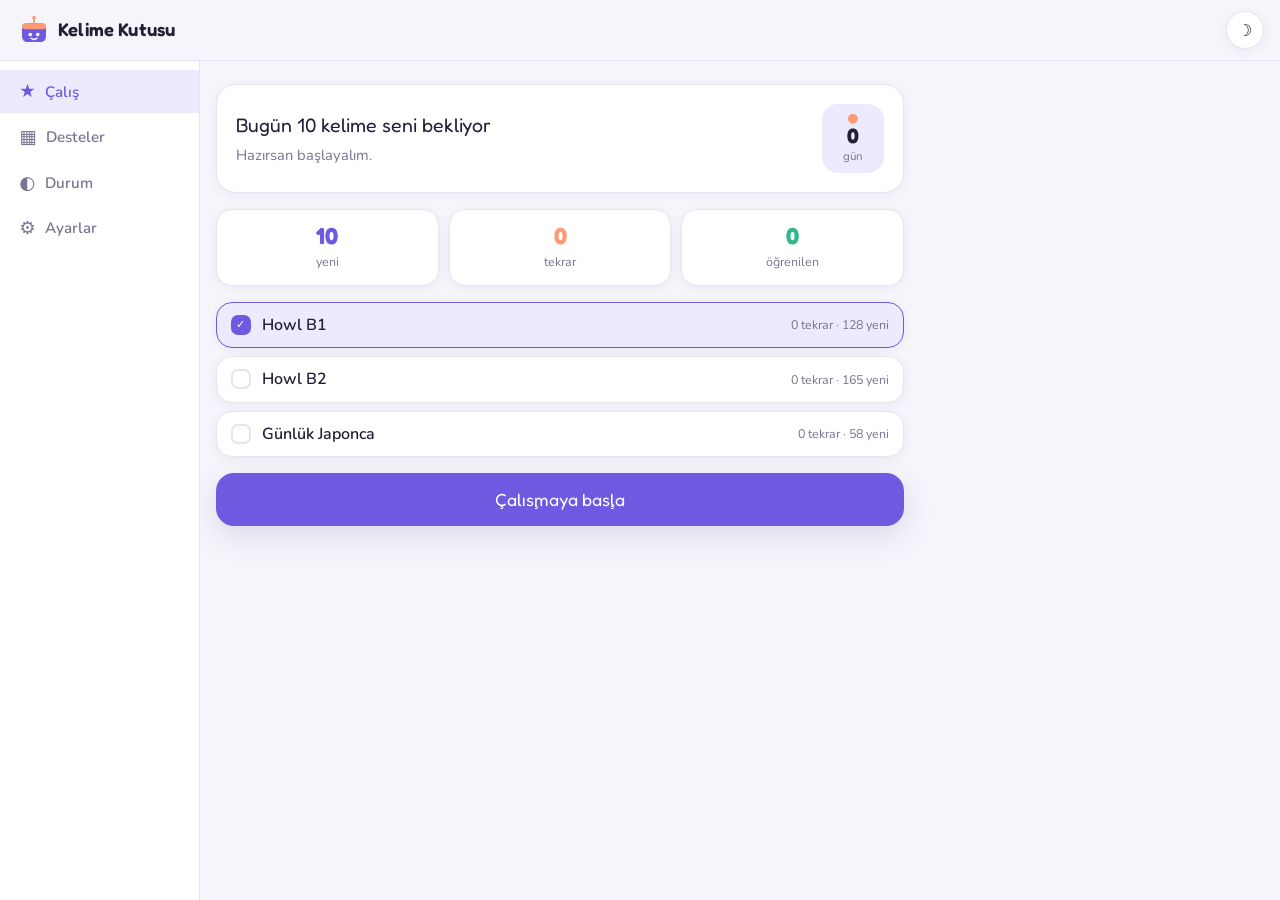
==== kelime/index.html @ 410a96f6 "Aerowyn Masasi ilk surum" ====
<!doctype html>
<html lang="tr">
<head>
<meta charset="utf-8">
<meta name="viewport" content="width=device-width,initial-scale=1,viewport-fit=cover">
<title>Kelime Kutusu</title>
<meta name="description" content="Kendi kelime listelerini yükleyip aralıklı tekrarla çalıştığın küçük bir uygulama.">
<meta name="theme-color" content="#6d5ae0">
<link rel="preconnect" href="https://fonts.googleapis.com">
<link rel="preconnect" href="https://fonts.gstatic.com" crossorigin>
<link rel="stylesheet" href="https://fonts.googleapis.com/css2?family=Fredoka:wght@400;500;600&family=Nunito:wght@400;600;700&family=Noto+Sans+JP:wght@400;500;700&display=swap">
<link rel="stylesheet" href="css/style.css">
</head>
<body>

<header class="topbar">
  <div class="brand">
    <span class="logo" aria-hidden="true">
      <svg viewBox="0 0 40 40" width="30" height="30">
        <rect x="4" y="11" width="32" height="25" rx="7" fill="var(--accent)"/>
        <rect x="4" y="11" width="32" height="8" rx="4" fill="var(--accent-2)"/>
        <circle cx="15" cy="26" r="2.4" fill="#fff"/>
        <circle cx="25" cy="26" r="2.4" fill="#fff"/>
        <path d="M16 31 q4 3 8 0" stroke="#fff" stroke-width="2" fill="none" stroke-linecap="round"/>
        <path d="M20 11 V4" stroke="var(--accent-2)" stroke-width="2.5" stroke-linecap="round"/>
        <circle cx="20" cy="3.5" r="2.5" fill="var(--accent-2)"/>
      </svg>
    </span>
    <h1>Kelime Kutusu</h1>
  </div>
  <button id="themeBtn" class="icon-btn" type="button" aria-label="Temayı değiştir">
    <span id="themeIcon">&#9789;</span>
  </button>
</header>

<main id="main">

  <!-- ÇALIŞ -->
  <section id="view-study" class="view">
    <div class="hero card">
      <div class="hero-text">
        <p class="hello" id="hello">Bugün ne çalışıyoruz?</p>
        <p class="sub" id="todaySub">Önce bir deste ekle, sonra başlayalım.</p>
      </div>
      <div class="streak" id="streakBox" title="Üst üste çalıştığın gün">
        <span class="flame">&#9679;</span>
        <b id="streakNum">0</b>
        <small>gün</small>
      </div>
    </div>

    <div class="stat-row">
      <div class="stat"><b id="cntNew">0</b><small>yeni</small></div>
      <div class="stat"><b id="cntDue">0</b><small>tekrar</small></div>
      <div class="stat"><b id="cntLearned">0</b><small>öğrenilen</small></div>
    </div>

    <div id="deckPicker" class="deck-picker"></div>

    <button id="startBtn" class="big-btn" type="button">Çalışmaya başla</button>
    <p id="startHint" class="hint"></p>
  </section>

  <!-- DESTELER -->
  <section id="view-decks" class="view" hidden>
    <div class="view-head">
      <h2>Desteler</h2>
      <button id="newDeckBtn" class="pill-btn" type="button">+ Yeni deste</button>
    </div>
    <div id="deckList" class="deck-list"></div>
  </section>

  <!-- İSTATİSTİK -->
  <section id="view-stats" class="view" hidden>
    <div class="view-head"><h2>Durum</h2></div>
    <div class="card pad">
      <div class="ring-wrap">
        <svg class="ring" viewBox="0 0 120 120" width="130" height="130" aria-hidden="true">
          <circle cx="60" cy="60" r="52" class="ring-bg"/>
          <circle cx="60" cy="60" r="52" class="ring-fg" id="ringFg"/>
        </svg>
        <div class="ring-mid"><b id="ringPct">0%</b><small>öğrenildi</small></div>
      </div>
      <div class="legend" id="statLegend"></div>
    </div>
    <div class="card pad">
      <div class="track-top">
        <h3>Öğrenme takibi</h3>
        <div class="seg small" role="group" aria-label="Dönem">
          <button type="button" data-range="week" aria-pressed="true">Hafta</button>
          <button type="button" data-range="month" aria-pressed="false">Ay</button>
        </div>
      </div>
      <div class="totals">
        <div><b id="tkLearned">0</b><small>öğrenilen kelime</small></div>
        <div><b id="tkAnswered">0</b><small>cevaplanan soru</small></div>
        <div><b id="tkDays">0</b><small>çalışılan gün</small></div>
      </div>
      <p class="track-tip" id="trackTip">Bir güne dokununca o günün sayısını gösterir.</p>
      <div class="track-bars" id="trackBars"></div>
    </div>

    <div class="card pad">
      <h3>Önümüzdeki 7 gün</h3>
      <p class="hint">Tekrar sırası gelecek kelime sayısı.</p>
      <div class="forecast" id="forecast"></div>
    </div>
    <div class="card pad">
      <h3>Desteler</h3>
      <div id="statDecks" class="stat-decks"></div>
    </div>
  </section>

  <!-- AYARLAR -->
  <section id="view-settings" class="view" hidden>
    <div class="view-head"><h2>Ayarlar</h2></div>

    <div class="card pad">
      <label class="field">
        <span>Günde en fazla yeni kelime</span>
        <input type="number" id="setNew" min="1" max="100" step="1">
      </label>
      <label class="field">
        <span>Bir oturumdaki soru sayısı</span>
        <input type="number" id="setSession" min="5" max="200" step="5">
      </label>
      <label class="switch">
        <input type="checkbox" id="setTyping">
        <span>Yazarak cevaplama adımı olsun</span>
      </label>
      <label class="switch">
        <input type="checkbox" id="setSound">
        <span>Doğru/yanlış sesi</span>
      </label>
    </div>

    <div class="card pad">
      <h3>Yedek</h3>
      <p class="hint">İlerlemen bu tarayıcıda saklanıyor. Başka bir cihaza geçerken yedek al.</p>
      <div class="btn-row">
        <button id="exportBtn" class="pill-btn" type="button">Yedeği indir</button>
        <label class="pill-btn file-label">Yedeği yükle<input type="file" id="importFile" accept=".json" hidden></label>
      </div>
    </div>

    <div class="card pad danger-zone">
      <h3>Sıfırlama</h3>
      <p class="hint">Bütün desteleri ve ilerlemeyi siler.</p>
      <button id="wipeBtn" class="pill-btn danger" type="button">Her şeyi sil</button>
      <span id="wipeConfirm" class="confirm" hidden>
        Emin misin?
        <button id="wipeYes" class="pill-btn danger" type="button">Sil</button>
        <button id="wipeNo" class="pill-btn" type="button">Vazgeç</button>
      </span>
    </div>

    <p class="version">Kelime Kutusu · <span id="verText">v1.0</span></p>
  </section>

</main>

<nav class="tabbar" id="tabbar">
  <button type="button" data-view="study" class="tab active"><span>&#9733;</span>Çalış</button>
  <button type="button" data-view="decks" class="tab"><span>&#9638;</span>Desteler</button>
  <button type="button" data-view="stats" class="tab"><span>&#9680;</span>Durum</button>
  <button type="button" data-view="settings" class="tab"><span>&#9881;</span>Ayarlar</button>
</nav>

<!-- ÇALIŞMA EKRANI -->
<div id="session" class="session" hidden>
  <div class="session-top">
    <button id="quitBtn" class="icon-btn" type="button" aria-label="Çalışmayı bitir">&#10005;</button>
    <div class="progress"><i id="sessionBar"></i></div>
    <span class="session-count" id="sessionCount">0/0</span>
  </div>
  <div id="stage" class="stage"></div>
</div>

<!-- DESTE EKLEME -->
<div id="sheet" class="sheet" hidden>
  <div class="sheet-card">
    <div class="sheet-head">
      <h2 id="sheetTitle">Yeni deste</h2>
      <button id="sheetClose" class="icon-btn" type="button" aria-label="Kapat">&#10005;</button>
    </div>
    <div class="sheet-body">
      <label class="field">
        <span>Deste adı</span>
        <input type="text" id="deckName" placeholder="Howl B1" autocomplete="off">
      </label>

      <span class="field-label">Deste türü</span>
      <div class="chips" id="typeChips">
        <button type="button" class="chip active" data-type="en-tr">İngilizce → Türkçe</button>
        <button type="button" class="chip" data-type="ja-tr">Japonca → Türkçe</button>
        <button type="button" class="chip" data-type="ja-en">Japonca → İngilizce</button>
      </div>

      <div class="csv-help">
        <b>CSV düzeni</b>
        <p id="csvCols">kelime , anlam , telaffuz</p>
        <p class="hint">Üçüncü sütun isteğe bağlı. Dördüncü sütuna grup adı yazarsan desteler grup grup ayrılır. Ayraç olarak virgül, noktalı virgül veya sekme olabilir. Başlık satırı varsa kendisi anlar.</p>
      </div>

      <div class="btn-row">
        <label class="pill-btn file-label">CSV dosyası seç<input type="file" id="csvFile" accept=".csv,.txt,.tsv" hidden></label>
        <button id="pasteToggle" class="pill-btn" type="button">Elle yapıştır</button>
      </div>

      <textarea id="pasteArea" class="paste" rows="7" placeholder="shelf, raf, /ŞELF/&#10;drawer, çekmece, /DROR/" hidden></textarea>

      <div id="previewBox" class="preview" hidden>
        <b id="previewCount"></b>
        <table id="previewTable"></table>
      </div>

      <p id="sheetErr" class="err" hidden></p>
      <button id="saveDeckBtn" class="big-btn" type="button" disabled>Desteyi kaydet</button>
    </div>
  </div>
</div>

<!-- DESTE DETAY -->
<div id="deckSheet" class="sheet" hidden>
  <div class="sheet-card">
    <div class="sheet-head">
      <h2 id="dsTitle">Deste</h2>
      <button id="dsClose" class="icon-btn" type="button" aria-label="Kapat">&#10005;</button>
    </div>
    <div class="sheet-body">
      <div class="btn-row">
        <button id="dsRename" class="pill-btn" type="button">Adını değiştir</button>
        <button id="dsReset" class="pill-btn" type="button">İlerlemeyi sıfırla</button>
        <button id="dsDelete" class="pill-btn danger" type="button">Desteyi sil</button>
      </div>
      <input type="search" id="dsSearch" class="search" placeholder="Kelime ara ya da grup adı yaz">
      <div class="ds-tools">
        <p class="hint" id="dsHint">Bildiğin kelimeye dokun, bir daha karşına çıkmasın.</p>
        <button id="dsKnowAll" class="pill-btn" type="button">Görünenleri bildim say</button>
      </div>
      <div id="dsWords" class="ds-words"></div>
    </div>
  </div>
</div>

<div id="toast" class="toast" hidden></div>

<script src="js/csv.js"></script>
<script src="js/srs.js"></script>
<script src="js/store.js"></script>
<script src="data/starter.js"></script>
<script src="js/study.js"></script>
<script src="js/ui.js"></script>
<script src="js/app.js"></script>
</body>
</html>
---- kelime/css/style.css ----
/* Kelime Kutusu — telefon öncelikli, yumuşak hatlı arayüz */
:root{
  --accent:#6d5ae0;
  --accent-soft:#eceafc;
  --accent-2:#ff9a76;
  --mint:#2fb98a;
  --rose:#e8617d;
  --bg:#f6f5fb;
  --surface:#ffffff;
  --ink:#241f36;
  --muted:#7a7391;
  --line:#e7e3f2;
  --shadow:0 2px 10px rgba(66,50,120,.07);
  --shadow-lg:0 10px 30px rgba(66,50,120,.14);
  --r:20px;
  --font:"Nunito","Segoe UI",system-ui,sans-serif;
  --font-head:"Fredoka","Nunito",system-ui,sans-serif;
  --font-jp:"Noto Sans JP","Hiragino Kaku Gothic ProN",system-ui,sans-serif;
  color-scheme:light;
}
html[data-theme="dark"]{
  --accent:#9a8bff;
  --accent-soft:#2a2440;
  --accent-2:#ffac8c;
  --mint:#4fd3a5;
  --rose:#ff7d97;
  --bg:#141221;
  --surface:#1e1b2e;
  --ink:#eceaf6;
  --muted:#a09ab8;
  --line:#302a47;
  --shadow:0 2px 10px rgba(0,0,0,.3);
  --shadow-lg:0 10px 30px rgba(0,0,0,.45);
  color-scheme:dark;
}

*{box-sizing:border-box;-webkit-tap-highlight-color:transparent}
[hidden]{display:none!important}
html,body{margin:0;padding:0}
body{
  background:var(--bg);color:var(--ink);
  font-family:var(--font);font-size:16px;line-height:1.5;
  padding-top:env(safe-area-inset-top,0px);
  padding-bottom:calc(72px + env(safe-area-inset-bottom,0px));
  min-height:100vh;
}
h1,h2,h3{font-family:var(--font-head);font-weight:600;margin:0}
button,input,textarea,select{font-family:inherit;font-size:1rem;color:inherit}
button{cursor:pointer}
:focus-visible{outline:3px solid var(--accent);outline-offset:2px;border-radius:8px}

/* ---- üst çubuk ---- */
.topbar{
  position:sticky;top:env(safe-area-inset-top,0px);z-index:20;
  display:flex;align-items:center;gap:.6rem;
  padding:.7rem 1rem;background:var(--bg);border-bottom:1px solid var(--line);
}
.brand{display:flex;align-items:center;gap:.55rem;min-width:0}
.logo{display:flex}
.topbar h1{font-size:1.15rem;letter-spacing:.01em}
.icon-btn{
  margin-left:auto;background:var(--surface);border:1px solid var(--line);
  width:38px;height:38px;border-radius:50%;display:grid;place-items:center;
  font-size:1.05rem;box-shadow:var(--shadow);flex:0 0 auto;
}
.session-top .icon-btn,.sheet-head .icon-btn{margin-left:0}

/* ---- yerleşim ---- */
main{max-width:720px;margin:0 auto;padding:1rem 16px 2rem}
.view{display:flex;flex-direction:column;gap:1rem}
.view-head{display:flex;align-items:center;gap:.75rem;flex-wrap:wrap}
.view-head h2{font-size:1.3rem;margin-right:auto}
.card{background:var(--surface);border-radius:var(--r);box-shadow:var(--shadow);border:1px solid var(--line)}
.pad{padding:1.1rem}
.hint{color:var(--muted);font-size:.88rem;margin:.35rem 0 0}
.err{color:var(--rose);font-size:.9rem;margin:.5rem 0 0}

/* ---- çalış ekranı ---- */
.hero{display:flex;align-items:center;gap:1rem;padding:1.2rem}
.hero-text{min-width:0;flex:1}
.hello{font-family:var(--font-head);font-size:1.22rem;margin:0 0 .2rem}
.sub{color:var(--muted);font-size:.92rem;margin:0}
.streak{
  flex:0 0 auto;display:grid;place-items:center;gap:0;
  background:var(--accent-soft);border-radius:16px;padding:.5rem .7rem;min-width:62px;
}
.streak .flame{color:var(--accent-2);font-size:.8rem;line-height:1}
.streak b{font-family:var(--font-head);font-size:1.3rem;line-height:1.1}
.streak small{color:var(--muted);font-size:.72rem}

.stat-row{display:grid;grid-template-columns:repeat(3,1fr);gap:.6rem}
.stat{
  background:var(--surface);border:1px solid var(--line);border-radius:16px;
  padding:.75rem .5rem;text-align:center;box-shadow:var(--shadow);
}
.stat b{display:block;font-family:var(--font-head);font-size:1.45rem;line-height:1.15}
.stat small{color:var(--muted);font-size:.78rem}
.stat:nth-child(1) b{color:var(--accent)}
.stat:nth-child(2) b{color:var(--accent-2)}
.stat:nth-child(3) b{color:var(--mint)}

.deck-picker{display:flex;flex-direction:column;gap:.5rem}
.pick{
  display:flex;align-items:center;gap:.7rem;width:100%;text-align:left;
  background:var(--surface);border:1px solid var(--line);border-radius:16px;
  padding:.7rem .85rem;box-shadow:var(--shadow);
}
.pick.on{border-color:var(--accent);background:var(--accent-soft)}
.pick .box{
  width:20px;height:20px;border-radius:7px;border:2px solid var(--line);
  flex:0 0 auto;display:grid;place-items:center;font-size:.7rem;color:#fff;
}
.pick.on .box{background:var(--accent);border-color:var(--accent)}
.pick .nm{flex:1;min-width:0;font-weight:600;overflow:hidden;text-overflow:ellipsis;white-space:nowrap}
.pick .badge{font-size:.78rem;color:var(--muted);white-space:nowrap}

.big-btn{
  width:100%;border:0;border-radius:18px;padding:1rem;
  background:var(--accent);color:#fff;font-family:var(--font-head);font-size:1.1rem;
  box-shadow:var(--shadow-lg);transition:transform .12s ease;
}
.big-btn:active{transform:scale(.98)}
.big-btn:disabled{background:var(--line);color:var(--muted);box-shadow:none}
.pill-btn{
  background:var(--surface);border:1px solid var(--line);border-radius:999px;
  padding:.5rem .95rem;font-size:.9rem;font-weight:600;box-shadow:var(--shadow);
}
.pill-btn.danger{color:var(--rose);border-color:var(--rose)}
.btn-row{display:flex;gap:.5rem;flex-wrap:wrap;align-items:center;margin-top:.6rem}
.file-label{display:inline-flex;align-items:center}

/* ---- desteler ---- */
.deck-list{display:flex;flex-direction:column;gap:.7rem}
.deck-card{display:flex;align-items:center;gap:.8rem;padding:.9rem 1rem}
.deck-card .face{
  width:44px;height:44px;border-radius:14px;flex:0 0 auto;
  display:grid;place-items:center;font-family:var(--font-head);font-size:.8rem;color:#fff;
  background:var(--accent);
}
.deck-card .face.ja{background:var(--accent-2)}
.deck-card .meta{flex:1;min-width:0}
.deck-card .meta b{display:block;overflow:hidden;text-overflow:ellipsis;white-space:nowrap}
.deck-card .meta small{color:var(--muted);font-size:.8rem}
.mini-bar{height:6px;border-radius:99px;background:var(--line);margin-top:.4rem;overflow:hidden}
.mini-bar i{display:block;height:100%;background:var(--mint);width:0}
.empty{
  text-align:center;color:var(--muted);padding:2.2rem 1rem;
  background:var(--surface);border:1px dashed var(--line);border-radius:var(--r);
}
.empty b{display:block;font-family:var(--font-head);color:var(--ink);margin-bottom:.3rem}

/* ---- durum ---- */
.ring-wrap{position:relative;display:grid;place-items:center;margin-bottom:.8rem}
.ring{transform:rotate(-90deg)}
.ring-bg{fill:none;stroke:var(--line);stroke-width:12}
.ring-fg{fill:none;stroke:var(--mint);stroke-width:12;stroke-linecap:round;
  stroke-dasharray:327;stroke-dashoffset:327;transition:stroke-dashoffset .5s ease}
.ring-mid{position:absolute;text-align:center}
.ring-mid b{display:block;font-family:var(--font-head);font-size:1.5rem}
.ring-mid small{color:var(--muted);font-size:.78rem}
.legend{display:flex;justify-content:center;gap:1.2rem;flex-wrap:wrap;font-size:.85rem;color:var(--muted)}
.legend i{display:inline-block;width:9px;height:9px;border-radius:3px;margin-right:.35rem}
.forecast{display:flex;align-items:flex-end;gap:.4rem;height:110px;margin-top:.8rem}
.fc{flex:1;display:flex;flex-direction:column;justify-content:flex-end;align-items:center;gap:.3rem;height:100%}
.fc i{width:100%;background:var(--accent);border-radius:7px 7px 3px 3px;min-height:3px}
.fc small{font-size:.7rem;color:var(--muted)}
.fc b{font-size:.75rem;font-family:var(--font-head)}
.stat-decks{display:flex;flex-direction:column;gap:.7rem;margin-top:.6rem}
.sd{display:flex;align-items:center;gap:.6rem;font-size:.9rem}
.sd .nm{flex:1;min-width:0;overflow:hidden;text-overflow:ellipsis;white-space:nowrap}
.card.pad h3{font-size:1rem;margin-bottom:.2rem}

/* ---- ayarlar ---- */
.field{display:flex;flex-direction:column;gap:.3rem;margin-bottom:.9rem}
.field span,.field-label{font-size:.88rem;font-weight:600;color:var(--muted)}
.field input,.search,.paste{
  background:var(--bg);border:1px solid var(--line);border-radius:12px;
  padding:.65rem .8rem;width:100%;
}
.switch{display:flex;align-items:center;gap:.6rem;margin-bottom:.7rem;font-size:.95rem}
.switch input{width:20px;height:20px;accent-color:var(--accent);flex:0 0 auto}
.danger-zone{border-color:var(--rose)}
.confirm{display:inline-flex;gap:.4rem;align-items:center;margin-left:.5rem;font-size:.88rem}
.version{text-align:center;color:var(--muted);font-size:.8rem}

/* ---- alt sekmeler ---- */
.tabbar{
  position:fixed;left:0;right:0;bottom:0;z-index:30;
  display:grid;grid-template-columns:repeat(4,1fr);
  background:var(--surface);border-top:1px solid var(--line);
  padding-bottom:env(safe-area-inset-bottom,0px);
}
.tab{
  background:none;border:0;padding:.55rem .2rem .6rem;
  display:flex;flex-direction:column;align-items:center;gap:.15rem;
  font-size:.72rem;color:var(--muted);font-weight:600;
}
.tab span{font-size:1.15rem;line-height:1}
.tab.active{color:var(--accent)}

/* ---- çalışma oturumu ---- */
.session{
  position:fixed;inset:0;z-index:50;background:var(--bg);
  display:flex;flex-direction:column;
  padding-top:env(safe-area-inset-top,0px);
  padding-bottom:env(safe-area-inset-bottom,0px);
}
.session-top{display:flex;align-items:center;gap:.7rem;padding:.7rem 16px}
.progress{flex:1;height:8px;border-radius:99px;background:var(--line);overflow:hidden}
.progress i{display:block;height:100%;background:var(--accent);width:0;transition:width .25s ease}
.session-count{font-size:.82rem;color:var(--muted);font-variant-numeric:tabular-nums}
.stage{flex:1;overflow-y:auto;padding:0 16px 1.2rem;max-width:620px;margin:0 auto;width:100%;
  display:flex;flex-direction:column}

.q-kind{text-align:center;font-size:.8rem;color:var(--muted);font-weight:700;letter-spacing:.06em;margin:.4rem 0 1rem}
.prompt{
  background:var(--surface);border:1px solid var(--line);border-radius:var(--r);
  box-shadow:var(--shadow);padding:1.6rem 1.1rem;text-align:center;margin-bottom:1rem;
}
.prompt .term{font-family:var(--font-head);font-size:2rem;line-height:1.2;word-break:break-word}
.prompt .term.jp{font-family:var(--font-jp);font-size:2.4rem}
.prompt .read{font-size:1rem;color:var(--accent);margin-top:.4rem;font-weight:600}
.prompt .mean{font-size:1.25rem;margin-top:.6rem}
.prompt .grp{font-size:.78rem;color:var(--muted);margin-top:.6rem}
.new-flag{
  display:inline-block;background:var(--accent-2);color:#fff;border-radius:99px;
  padding:.1rem .6rem;font-size:.72rem;font-weight:700;margin-bottom:.6rem;
}
.opts{display:flex;flex-direction:column;gap:.55rem}
.opt{
  background:var(--surface);border:2px solid var(--line);border-radius:16px;
  padding:.85rem 1rem;text-align:left;font-weight:600;box-shadow:var(--shadow);
  transition:transform .1s ease;
}
.opt:active{transform:scale(.99)}
.opt.jp{font-family:var(--font-jp)}
.opt.right{border-color:var(--mint);background:color-mix(in srgb,var(--mint) 14%,var(--surface))}
.opt.wrong{border-color:var(--rose);background:color-mix(in srgb,var(--rose) 12%,var(--surface))}
.opt:disabled{opacity:.75}
.typing{display:flex;flex-direction:column;gap:.6rem}
.typing input{
  background:var(--surface);border:2px solid var(--line);border-radius:16px;
  padding:.9rem 1rem;font-size:1.1rem;text-align:center;width:100%;
}
.typing input.right{border-color:var(--mint)}
.typing input.wrong{border-color:var(--rose)}
.feedback{text-align:center;font-weight:700;padding:.3rem 0}
.feedback.ok{color:var(--mint)}
.feedback.no{color:var(--rose)}
.feedback .answer{display:block;font-weight:600;color:var(--ink);margin-top:.2rem}
.grade{display:grid;grid-template-columns:repeat(4,1fr);gap:.4rem;margin-top:auto;padding-top:1rem}
.grade button{
  border:0;border-radius:14px;padding:.8rem .2rem;color:#fff;font-weight:700;font-size:.85rem;
  display:flex;flex-direction:column;align-items:center;gap:.15rem;
}
.grade button small{font-weight:600;font-size:.68rem;opacity:.85}
.g1{background:var(--rose)}.g2{background:#c9a227}.g3{background:var(--mint)}.g4{background:var(--accent)}
.next-btn{margin-top:auto;padding-top:1rem}
.done{text-align:center;padding:2rem 1rem;margin:auto 0}
.done .big{font-family:var(--font-head);font-size:1.6rem;margin-bottom:.3rem}
.done .em{font-size:3rem;line-height:1;margin-bottom:.6rem}

/* ---- alt sayfa (sheet) ---- */
.sheet{position:fixed;inset:0;z-index:60;background:rgba(30,22,60,.45);display:flex;align-items:flex-end;justify-content:center}
.sheet-card{
  background:var(--surface);width:100%;max-width:620px;max-height:92vh;
  border-radius:24px 24px 0 0;display:flex;flex-direction:column;box-shadow:var(--shadow-lg);
  padding-bottom:env(safe-area-inset-bottom,0px);
}
.sheet-head{display:flex;align-items:center;gap:.6rem;padding:1rem 1.1rem;border-bottom:1px solid var(--line)}
.sheet-head h2{font-size:1.1rem;flex:1;min-width:0}
.sheet-body{padding:1.1rem;overflow-y:auto}
.chips{display:flex;gap:.4rem;flex-wrap:wrap;margin:.3rem 0 1rem}
.chip{background:var(--bg);border:1px solid var(--line);border-radius:999px;padding:.45rem .8rem;font-size:.85rem;font-weight:600}
.chip.active{background:var(--accent);color:#fff;border-color:var(--accent)}
.csv-help{background:var(--accent-soft);border-radius:14px;padding:.8rem .9rem;margin-bottom:.4rem}
.csv-help b{font-size:.88rem}
.csv-help p{margin:.3rem 0 0;font-size:.9rem}
#csvCols{font-family:ui-monospace,Menlo,monospace;font-size:.85rem;color:var(--accent)}
.paste{margin-top:.7rem;font-family:ui-monospace,Menlo,monospace;font-size:.85rem;resize:vertical}
.preview{margin-top:.9rem;border:1px solid var(--line);border-radius:14px;padding:.7rem;overflow-x:auto}
.preview b{font-size:.85rem;color:var(--mint)}
.preview table{border-collapse:collapse;width:100%;font-size:.84rem;margin-top:.4rem}
.preview td{padding:.25rem .4rem;border-bottom:1px solid var(--line);white-space:nowrap}
.preview td:first-child{font-weight:700}
.ds-words{margin-top:.8rem;display:flex;flex-direction:column}
.dw{display:flex;align-items:baseline;gap:.6rem;padding:.5rem 0;border-bottom:1px solid var(--line);font-size:.92rem}
.dw .t{font-weight:700;min-width:0;flex:0 1 38%;word-break:break-word}
.dw .t.jp{font-family:var(--font-jp)}
.dw .m{color:var(--muted);flex:1;min-width:0;word-break:break-word}
.dw .s{flex:0 0 auto;width:8px;height:8px;border-radius:50%;background:var(--line)}
.dw .s.learning{background:var(--accent-2)}
.dw .s.known{background:var(--mint)}
.search{margin-top:.8rem}

/* ---- toast ---- */
.toast{
  position:fixed;left:50%;transform:translateX(-50%);
  bottom:calc(84px + env(safe-area-inset-bottom,0px));z-index:70;
  background:var(--ink);color:var(--bg);padding:.6rem 1.1rem;border-radius:999px;
  font-size:.9rem;font-weight:600;box-shadow:var(--shadow-lg);max-width:90vw;text-align:center;
}

/* ---- geniş ekran ---- */
@media (min-width:860px){
  body{padding-bottom:0}
  .tabbar{
    top:0;bottom:0;left:0;right:auto;width:200px;
    grid-template-columns:1fr;align-content:start;gap:.2rem;
    border-top:0;border-right:1px solid var(--line);padding-top:4.4rem;
  }
  .tab{flex-direction:row;justify-content:flex-start;gap:.6rem;padding:.7rem 1.2rem;font-size:.95rem;border-radius:0}
  .tab.active{background:var(--accent-soft)}
  .topbar{padding-left:1.2rem;z-index:40}
  main{margin-left:200px;padding-top:1.4rem}
  .session,.sheet{left:0}
  .sheet{align-items:center}
  .sheet-card{border-radius:24px;max-height:86vh}
}

@media (prefers-reduced-motion:reduce){*{transition:none!important;animation:none!important}}


/* ---- biliyorum düğmesi ---- */
.ghost-btn{
  width:100%;margin-top:.5rem;
  background:none;border:1px solid var(--line);border-radius:16px;
  padding:.7rem;color:var(--muted);font-size:.92rem;font-weight:600;
}
.ghost-btn:hover{color:var(--ink);border-color:var(--muted)}
.ghost-btn.wide{margin-top:1rem}

/* ---- deste detayı: işaretlenebilir satırlar ---- */
.ds-tools{display:flex;align-items:center;gap:.6rem;flex-wrap:wrap;margin-top:.7rem}
.ds-tools .hint{flex:1;min-width:11rem;margin:0}
button.dw{
  width:100%;text-align:left;background:none;border:0;border-bottom:1px solid var(--line);
  display:flex;align-items:baseline;gap:.6rem;padding:.55rem .2rem;font:inherit;color:inherit;
}
button.dw .tick{margin-left:auto;color:var(--marked);font-weight:700;flex:0 0 auto}
button.dw.marked .t{color:var(--muted);text-decoration:line-through;
  text-decoration-color:var(--line);text-decoration-thickness:1px}
button.dw.marked .s{background:var(--marked)}
button.dw.known .s{background:var(--mint)}
button.dw.learning .s{background:var(--accent-2)}
button.dw:hover{background:var(--wash,var(--accent-soft))}

/* ---- takip çizelgesi ---- */
.track-top{display:flex;align-items:center;gap:.7rem;flex-wrap:wrap;margin-bottom:.8rem}
.track-top h3{margin-right:auto}
.seg.small button{padding:.3rem .7rem;font-size:.8rem}
.totals{display:grid;grid-template-columns:repeat(3,1fr);gap:.5rem;margin-bottom:.6rem}
.totals div{text-align:center}
.totals b{display:block;font-family:var(--font-head);font-size:1.3rem;color:var(--accent)}
.totals small{color:var(--muted);font-size:.74rem;line-height:1.25;display:block}
.track-tip{
  font-size:.82rem;color:var(--muted);margin:0 0 .5rem;min-height:2.4em;
  background:var(--accent-soft);border-radius:10px;padding:.45rem .6rem;
}
.track-bars{display:flex;align-items:stretch;gap:4px;height:140px}
.track-bars.dense{gap:2px}
.tb{
  flex:1;min-width:0;display:flex;flex-direction:column;gap:.2rem;
  background:none;border:0;padding:0;height:100%;
}
.tb .plot{flex:1;display:flex;align-items:flex-end;width:100%;padding-top:1.1em}
.tb .col{position:relative;width:100%}
.tb em{
  position:absolute;bottom:100%;left:0;right:0;margin-bottom:3px;
  font-style:normal;font-weight:700;font-size:.7rem;color:var(--ink);
  text-align:center;line-height:1;
}
.tb i{
  position:absolute;inset:0;background:var(--accent);
  border-radius:4px 4px 2px 2px;box-shadow:0 0 0 2px var(--surface);
}
.tb.zero .col{height:3px!important}
.tb.zero i{background:var(--line);box-shadow:none}
.tb small{font-size:.66rem;color:var(--muted);height:1.1em;line-height:1.1;overflow:hidden}
.tb.today small{color:var(--accent);font-weight:700}
.tb.on i{background:var(--accent-2)}
.track-bars.dense .tb em{display:none}
.track-bars.dense .tb .plot{padding-top:0}
.track-bars.dense .tb small{font-size:.6rem}

/* ---- Aerowyn Masası içinde ---- */
.embed .topbar{display:none}
.embed body{padding-top:0;padding-bottom:1rem}
.embed .tabbar{position:sticky;top:0;bottom:auto;left:auto;right:auto;width:auto;border-top:0;border-right:0;border-bottom:1px solid var(--line);padding:0;grid-template-columns:repeat(4,1fr);align-content:normal;z-index:30}
.embed .tab{flex-direction:row;justify-content:center;gap:.4rem;padding:.6rem .2rem;font-size:.85rem;border-radius:0}
.embed main{margin-left:auto;padding-top:1rem}
.embed body{display:flex;flex-direction:column;min-height:100vh}
.embed .tabbar{order:-1}
.embed main{width:100%}
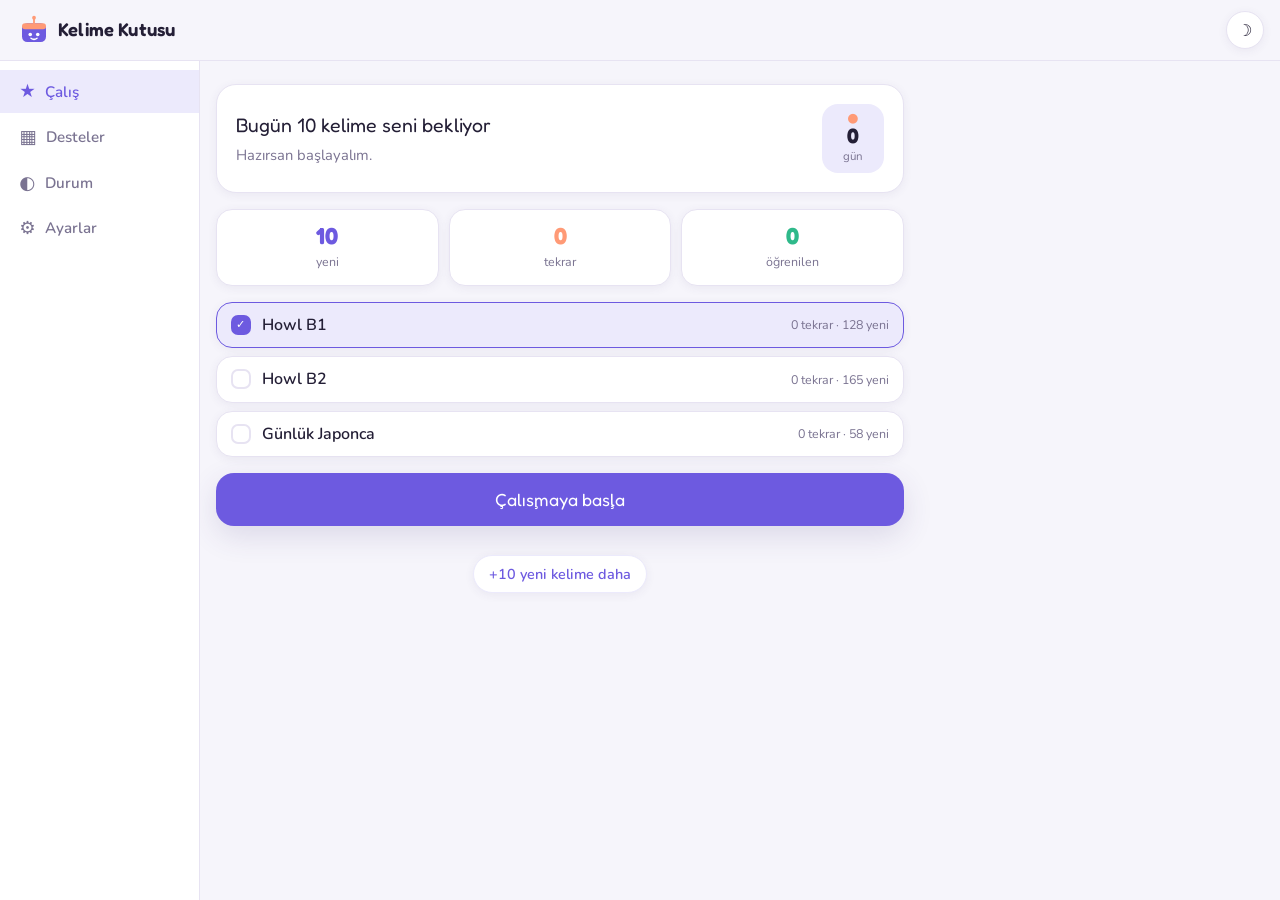
==== commit f4d919e7: "Kelimeler: +10 yeni kelime daha dugmesi" ====
--- a/kelime/index.html
+++ b/kelime/index.html
@@ -58,6 +58,7 @@
     <div id="deckPicker" class="deck-picker"></div>
 
     <button id="startBtn" class="big-btn" type="button">Çalışmaya başla</button>
+    <button id="moreBtn" class="pill-btn more-btn" type="button" hidden>+10 yeni kelime daha</button>
     <p id="startHint" class="hint"></p>
   </section>
 
--- a/kelime/css/style.css
+++ b/kelime/css/style.css
@@ -392,3 +392,6 @@
 .embed body{display:flex;flex-direction:column;min-height:100vh}
 .embed .tabbar{order:-1}
 .embed main{width:100%}
+
+.more-btn{display:block;margin:.8rem auto 0;color:var(--accent);border-color:var(--accent-soft)}
+.more-btn:active{transform:scale(.98)}
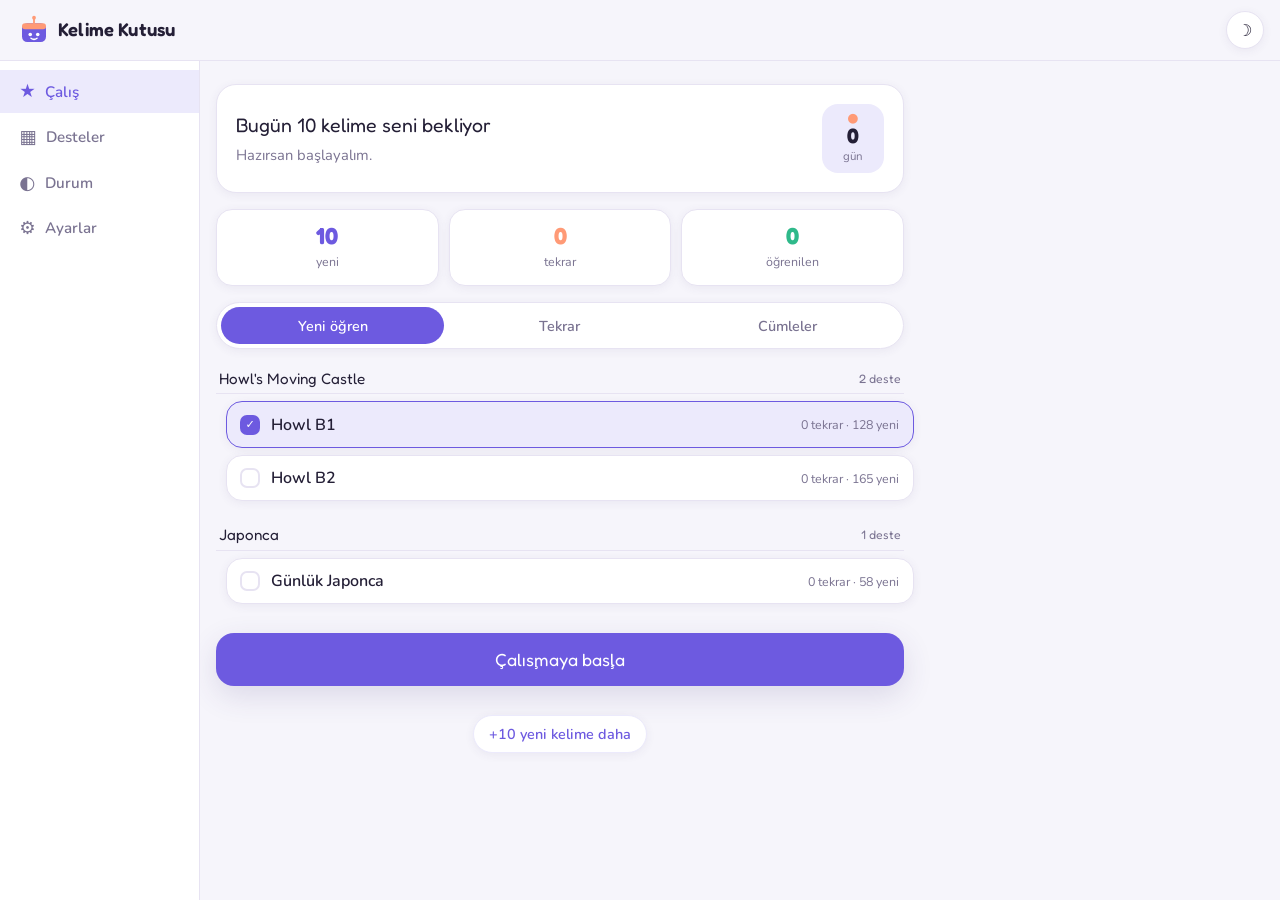
==== commit 9211e198: "Add files via upload" ====
--- a/kelime/index.html
+++ b/kelime/index.html
@@ -55,7 +55,29 @@
       <div class="stat"><b id="cntLearned">0</b><small>öğrenilen</small></div>
     </div>
 
+    <div class="seg modes" id="modePicker" role="group" aria-label="Çalışma biçimi">
+      <button type="button" data-mode="learn" aria-pressed="true">Yeni öğren</button>
+      <button type="button" data-mode="revise" aria-pressed="false">Tekrar</button>
+      <button type="button" data-mode="sentence" aria-pressed="false">Cümleler</button>
+    </div>
+
     <div id="deckPicker" class="deck-picker"></div>
+
+    <div id="scopeRow" class="scope-row" hidden>
+      <label class="field inline" id="groupWrap">
+        <span>Bölüm</span>
+        <select id="groupSel"></select>
+      </label>
+      <label class="field inline" id="sizeWrap">
+        <span>Kaç kelime</span>
+        <select id="reviseSize">
+          <option value="20">20</option>
+          <option value="30">30</option>
+          <option value="50">50</option>
+          <option value="0">Hepsi</option>
+        </select>
+      </label>
+    </div>
 
     <button id="startBtn" class="big-btn" type="button">Çalışmaya başla</button>
     <button id="moreBtn" class="pill-btn more-btn" type="button" hidden>+10 yeni kelime daha</button>
@@ -133,6 +155,23 @@
         <input type="checkbox" id="setSound">
         <span>Doğru/yanlış sesi</span>
       </label>
+    </div>
+
+    <div class="card pad">
+      <h3>Tekrar ve cümleler</h3>
+      <label class="switch">
+        <input type="checkbox" id="setReviseKnown">
+        <span>Tekrarda "biliyorum" dediklerim de sorulsun</span>
+      </label>
+      <label class="switch">
+        <input type="checkbox" id="setWrongBack">
+        <span>Tekrarda yanlış bildiğim kelime bugünkü tekrara geri gelsin</span>
+      </label>
+      <label class="switch">
+        <input type="checkbox" id="setSentenceAfter">
+        <span>Bir bölüm bitince cümle turu önerilsin</span>
+      </label>
+      <p class="hint">Tekrar ve cümle turu, kelimelerin tekrar takvimini ileri taşımaz.</p>
     </div>
 
     <div class="card pad">
@@ -155,7 +194,7 @@
       </span>
     </div>
 
-    <p class="version">Kelime Kutusu · <span id="verText">v1.0</span></p>
+    <p class="version">Kelime Kutusu · <span id="verText">v1.3</span></p>
   </section>
 
 </main>
@@ -185,22 +224,35 @@
       <button id="sheetClose" class="icon-btn" type="button" aria-label="Kapat">&#10005;</button>
     </div>
     <div class="sheet-body">
-      <label class="field">
+      <label class="field" id="deckTargetWrap" hidden>
+        <span>Nereye</span>
+        <select id="deckTarget"></select>
+      </label>
+
+      <label class="field" id="collWrap">
+        <span>Grup (kitap adı)</span>
+        <input type="text" id="deckColl" list="collList" placeholder="Howl's Moving Castle" autocomplete="off">
+        <datalist id="collList"></datalist>
+      </label>
+
+      <label class="field" id="nameWrap">
         <span>Deste adı</span>
         <input type="text" id="deckName" placeholder="Howl B1" autocomplete="off">
       </label>
 
-      <span class="field-label">Deste türü</span>
-      <div class="chips" id="typeChips">
-        <button type="button" class="chip active" data-type="en-tr">İngilizce → Türkçe</button>
-        <button type="button" class="chip" data-type="ja-tr">Japonca → Türkçe</button>
-        <button type="button" class="chip" data-type="ja-en">Japonca → İngilizce</button>
+      <div id="typeWrap">
+        <span class="field-label">Deste türü</span>
+        <div class="chips" id="typeChips">
+          <button type="button" class="chip active" data-type="en-tr">İngilizce → Türkçe</button>
+          <button type="button" class="chip" data-type="ja-tr">Japonca → Türkçe</button>
+          <button type="button" class="chip" data-type="ja-en">Japonca → İngilizce</button>
+        </div>
       </div>
 
       <div class="csv-help">
         <b>CSV düzeni</b>
-        <p id="csvCols">kelime , anlam , telaffuz</p>
-        <p class="hint">Üçüncü sütun isteğe bağlı. Dördüncü sütuna grup adı yazarsan desteler grup grup ayrılır. Ayraç olarak virgül, noktalı virgül veya sekme olabilir. Başlık satırı varsa kendisi anlar.</p>
+        <p id="csvCols">kelime , anlam , telaffuz , bölüm , cümle , cümlenin Türkçesi</p>
+        <p class="hint">İlk iki sütun şart, kalanı isteğe bağlı. Dördüncü sütun bölüm adı: deste bölüm bölüm ayrılır, her bölümü ayrı çalışabilirsin. Beşinci ve altıncı sütuna örnek cümleyi ve Türkçesini yazarsan bölüm sonunda cümle turu açılır. Var olan bir desteyi seçersen kelimeler silinmez, eksikler tazelenir.</p>
       </div>
 
       <div class="btn-row">
@@ -225,15 +277,23 @@
 <div id="deckSheet" class="sheet" hidden>
   <div class="sheet-card">
     <div class="sheet-head">
-      <h2 id="dsTitle">Deste</h2>
+      <div class="ds-head-text">
+        <h2 id="dsTitle">Deste</h2>
+        <small id="dsColl"></small>
+      </div>
       <button id="dsClose" class="icon-btn" type="button" aria-label="Kapat">&#10005;</button>
     </div>
     <div class="sheet-body">
       <div class="btn-row">
+        <button id="dsAdd" class="pill-btn" type="button">Kelime / cümle ekle</button>
         <button id="dsRename" class="pill-btn" type="button">Adını değiştir</button>
+        <button id="dsGroup" class="pill-btn" type="button">Grubu değiştir</button>
         <button id="dsReset" class="pill-btn" type="button">İlerlemeyi sıfırla</button>
         <button id="dsDelete" class="pill-btn danger" type="button">Desteyi sil</button>
       </div>
+
+      <h3 class="ds-h" id="dsGroupsHead" hidden>Bölümler</h3>
+      <div id="dsGroups" class="ds-groups"></div>
       <input type="search" id="dsSearch" class="search" placeholder="Kelime ara ya da grup adı yaz">
       <div class="ds-tools">
         <p class="hint" id="dsHint">Bildiğin kelimeye dokun, bir daha karşına çıkmasın.</p>
--- a/kelime/css/style.css
+++ b/kelime/css/style.css
@@ -395,3 +395,70 @@
 
 .more-btn{display:block;margin:.8rem auto 0;color:var(--accent);border-color:var(--accent-soft)}
 .more-btn:active{transform:scale(.98)}
+/* ---- mod seçimi, bölüm seçimi ---- */
+.seg{
+  display:inline-flex;gap:.25rem;padding:.25rem;
+  background:var(--surface);border:1px solid var(--line);border-radius:999px;
+  box-shadow:var(--shadow);
+}
+.seg button{
+  background:none;border:0;border-radius:999px;
+  padding:.45rem .9rem;font-size:.9rem;font-weight:600;color:var(--muted);
+}
+.seg button[aria-pressed="true"]{background:var(--accent);color:#fff}
+.seg.modes{display:grid;grid-template-columns:repeat(3,1fr);width:100%}
+.seg.modes button{padding:.55rem .3rem;text-align:center}
+
+.scope-row{display:flex;gap:.6rem;flex-wrap:wrap}
+.field.inline{flex:1;min-width:150px;margin-bottom:0}
+.field.inline select{
+  background:var(--surface);border:1px solid var(--line);border-radius:12px;
+  padding:.6rem .7rem;width:100%;
+}
+#deckTarget{
+  background:var(--bg);border:1px solid var(--line);border-radius:12px;
+  padding:.65rem .8rem;width:100%;
+}
+
+/* ---- deste içindeki bölümler ---- */
+.ds-h{font-family:var(--font-head);font-size:1rem;margin:1.1rem 0 .5rem}
+.ds-groups{display:flex;flex-direction:column;gap:.6rem}
+.gr{background:var(--bg);border:1px solid var(--line);border-radius:14px;padding:.7rem .8rem}
+.gr-top{display:flex;align-items:baseline;gap:.5rem}
+.gr-top b{flex:1;min-width:0;font-size:.95rem}
+.gr-top small{color:var(--muted);font-size:.8rem;white-space:nowrap}
+.gr .mini-bar{margin:.45rem 0 .55rem}
+.gr-btns{display:flex;gap:.4rem;flex-wrap:wrap}
+.pill-btn.sm{padding:.35rem .7rem;font-size:.82rem;box-shadow:none}
+.pill-btn.sm:disabled{opacity:.45}
+
+/* ---- cümle sorusu ---- */
+.sent-prompt{text-align:left;padding:1.2rem 1.1rem}
+.sent{font-size:1.15rem;line-height:1.55}
+.sent b{color:var(--accent);font-weight:700}
+.opt.sent-opt{font-weight:600;line-height:1.45;font-size:.97rem}
+
+.preview td:last-child{white-space:normal;max-width:240px}
+
+/* ---- grup katmanı (kitap) ---- */
+.coll{display:flex;flex-direction:column;gap:.45rem;margin-bottom:.8rem}
+.coll-head{
+  display:flex;align-items:center;gap:.6rem;width:100%;text-align:left;
+  background:none;border:0;border-bottom:1px solid var(--line);
+  padding:.2rem .2rem .35rem;font-family:var(--font-head);font-size:.95rem;color:var(--ink);
+}
+.coll-head.on .nm{color:var(--accent)}
+.coll-head .nm{flex:1;min-width:0;overflow:hidden;text-overflow:ellipsis;white-space:nowrap}
+.coll-head .badge{font-size:.76rem;color:var(--muted);white-space:nowrap}
+.coll-head.plain{margin:0;color:var(--muted);font-size:.85rem;border-bottom:1px solid var(--line);padding-bottom:.35rem}
+.coll .pick{margin-left:.6rem}
+
+.coll-block{display:flex;flex-direction:column;gap:.7rem;margin-bottom:1.2rem}
+.coll-title{display:flex;align-items:baseline;gap:.6rem;flex-wrap:wrap}
+.coll-title b{font-family:var(--font-head);font-size:1.05rem}
+.coll-title small{color:var(--muted);font-size:.8rem}
+
+.ds-head-text{flex:1;min-width:0}
+.ds-head-text h2{font-size:1.1rem}
+.ds-head-text small{color:var(--muted);font-size:.8rem}
+#deckColl{background:var(--bg);border:1px solid var(--line);border-radius:12px;padding:.65rem .8rem;width:100%}
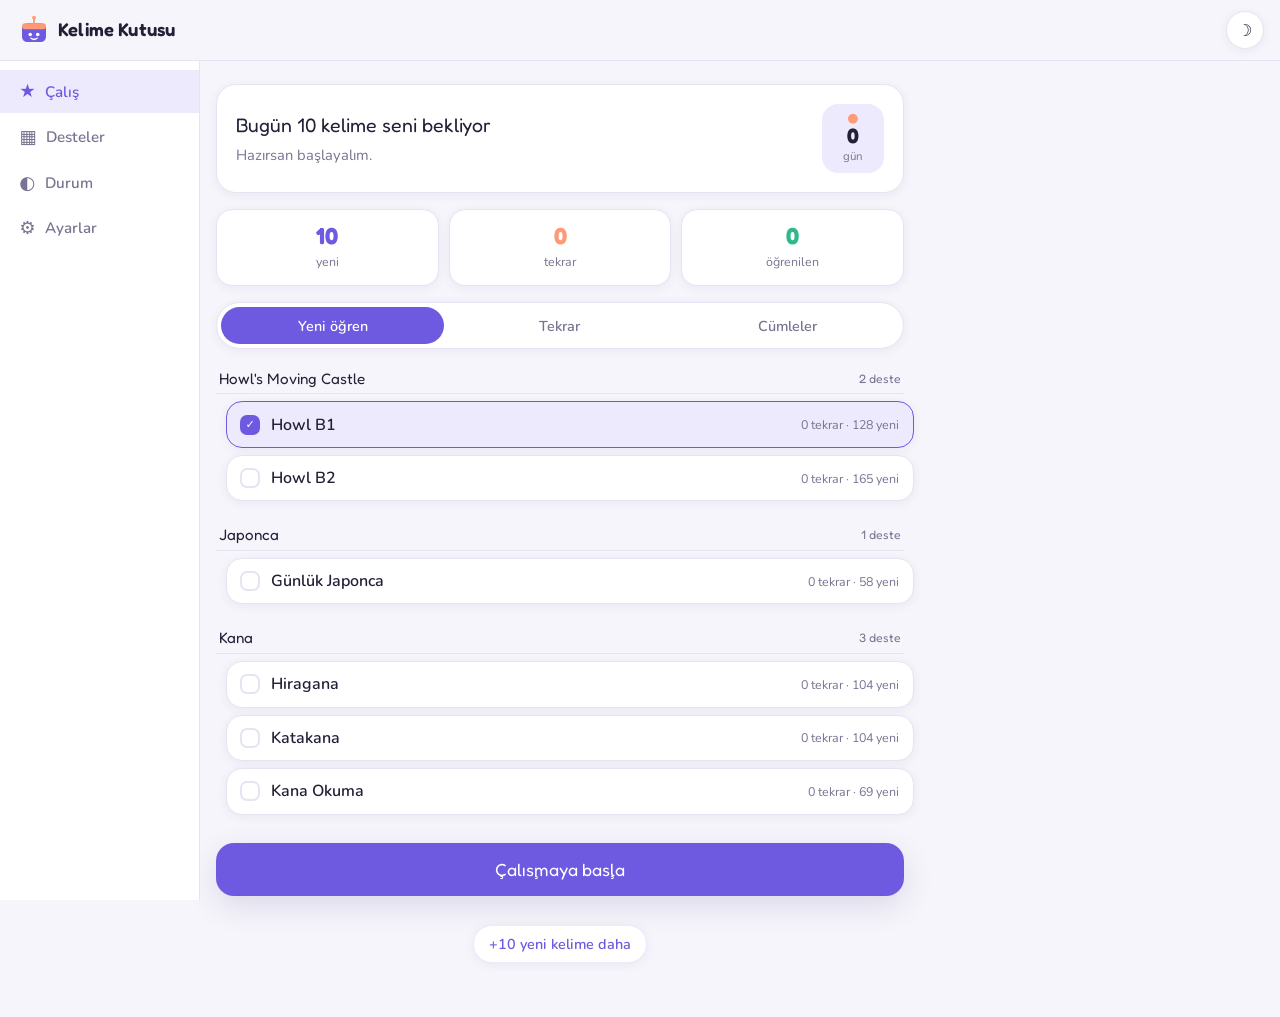
==== commit 933a2200: "Add files via upload" ====
--- a/kelime/index.html
+++ b/kelime/index.html
@@ -155,6 +155,11 @@
         <input type="checkbox" id="setSound">
         <span>Doğru/yanlış sesi</span>
       </label>
+      <label class="switch">
+        <input type="checkbox" id="setAskKana">
+        <span>Japonca destelerde yazılışı (kana) da sorulsun</span>
+      </label>
+      <p class="hint">Kapalıyken Japonca desteler kanayı gösterir ama cevap olarak okunuşu ister (jugyou gibi).</p>
     </div>
 
     <div class="card pad">
@@ -172,6 +177,14 @@
         <span>Bir bölüm bitince cümle turu önerilsin</span>
       </label>
       <p class="hint">Tekrar ve cümle turu, kelimelerin tekrar takvimini ileri taşımaz.</p>
+    </div>
+
+    <div class="card pad">
+      <h3>Hazır desteler</h3>
+      <p class="hint">Uygulamayla birlikte gelen desteler. Bu cihazda olmayanlar eklenir, var olanlara ve ilerlemene dokunulmaz.</p>
+      <div class="btn-row">
+        <button id="seedBtn" class="pill-btn" type="button">Hazır desteleri yükle</button>
+      </div>
     </div>
 
     <div class="card pad">
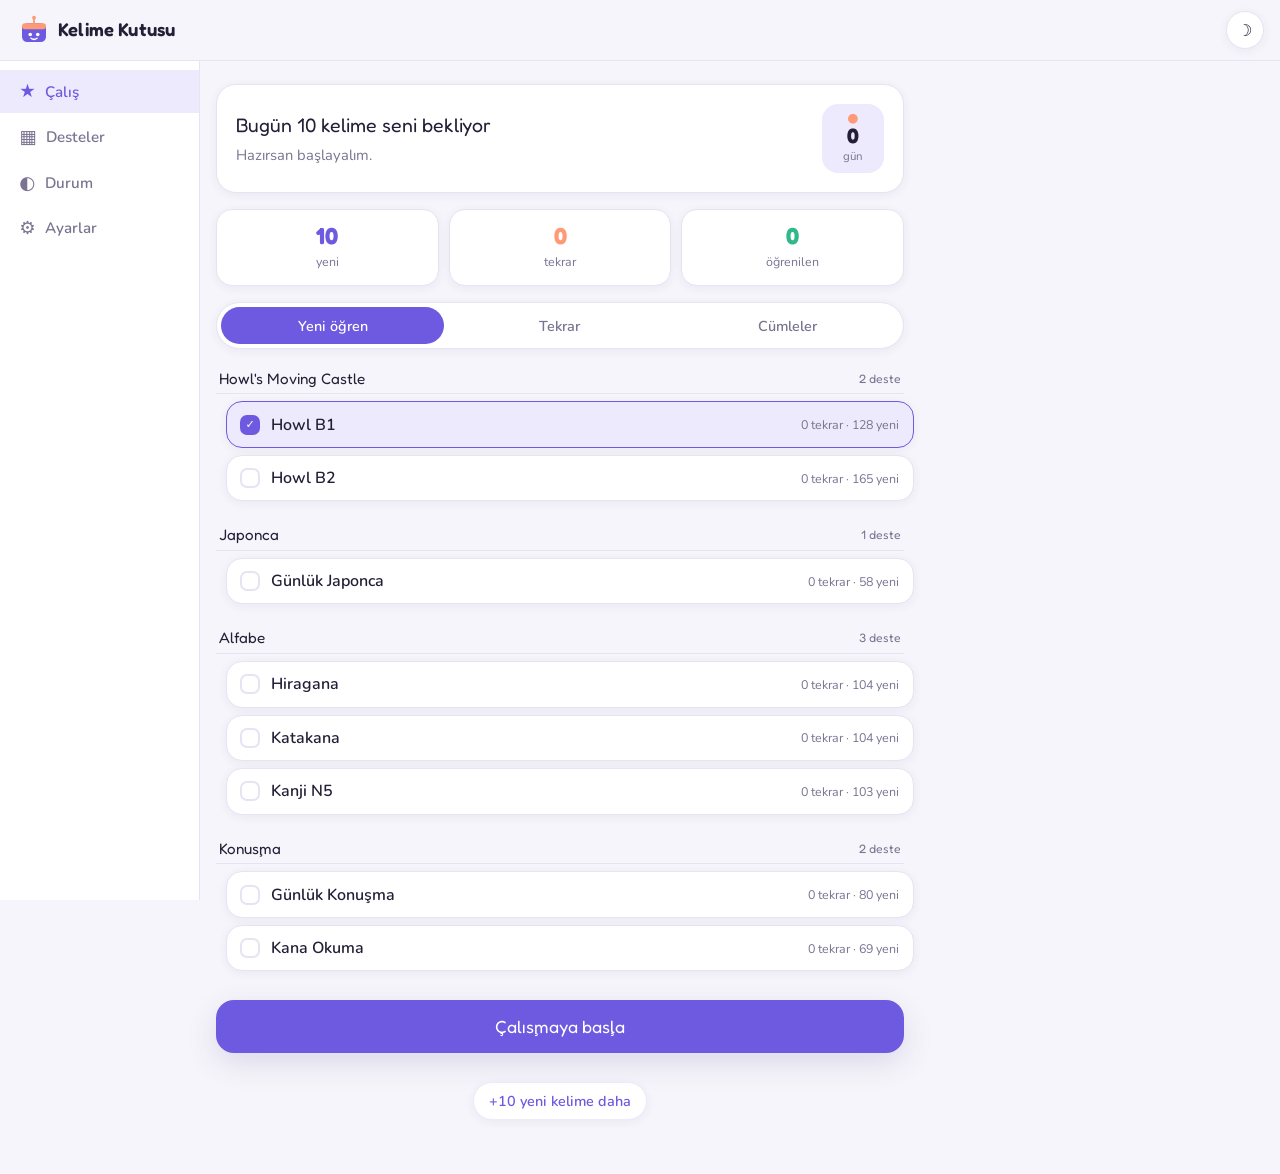
==== commit 0c1d2cc3: "Add files via upload" ====
--- a/kelime/index.html
+++ b/kelime/index.html
@@ -156,6 +156,11 @@
         <span>Doğru/yanlış sesi</span>
       </label>
       <label class="switch">
+        <input type="checkbox" id="setOrderedNew">
+        <span>Yeni kartlar deste sırasıyla gelsin</span>
+      </label>
+      <p class="hint">Alfabe desteleri gün gün sıralı. Kapatırsan yeni kartlar karışık gelir.</p>
+      <label class="switch">
         <input type="checkbox" id="setAskKana">
         <span>Japonca destelerde yazılışı (kana) da sorulsun</span>
       </label>
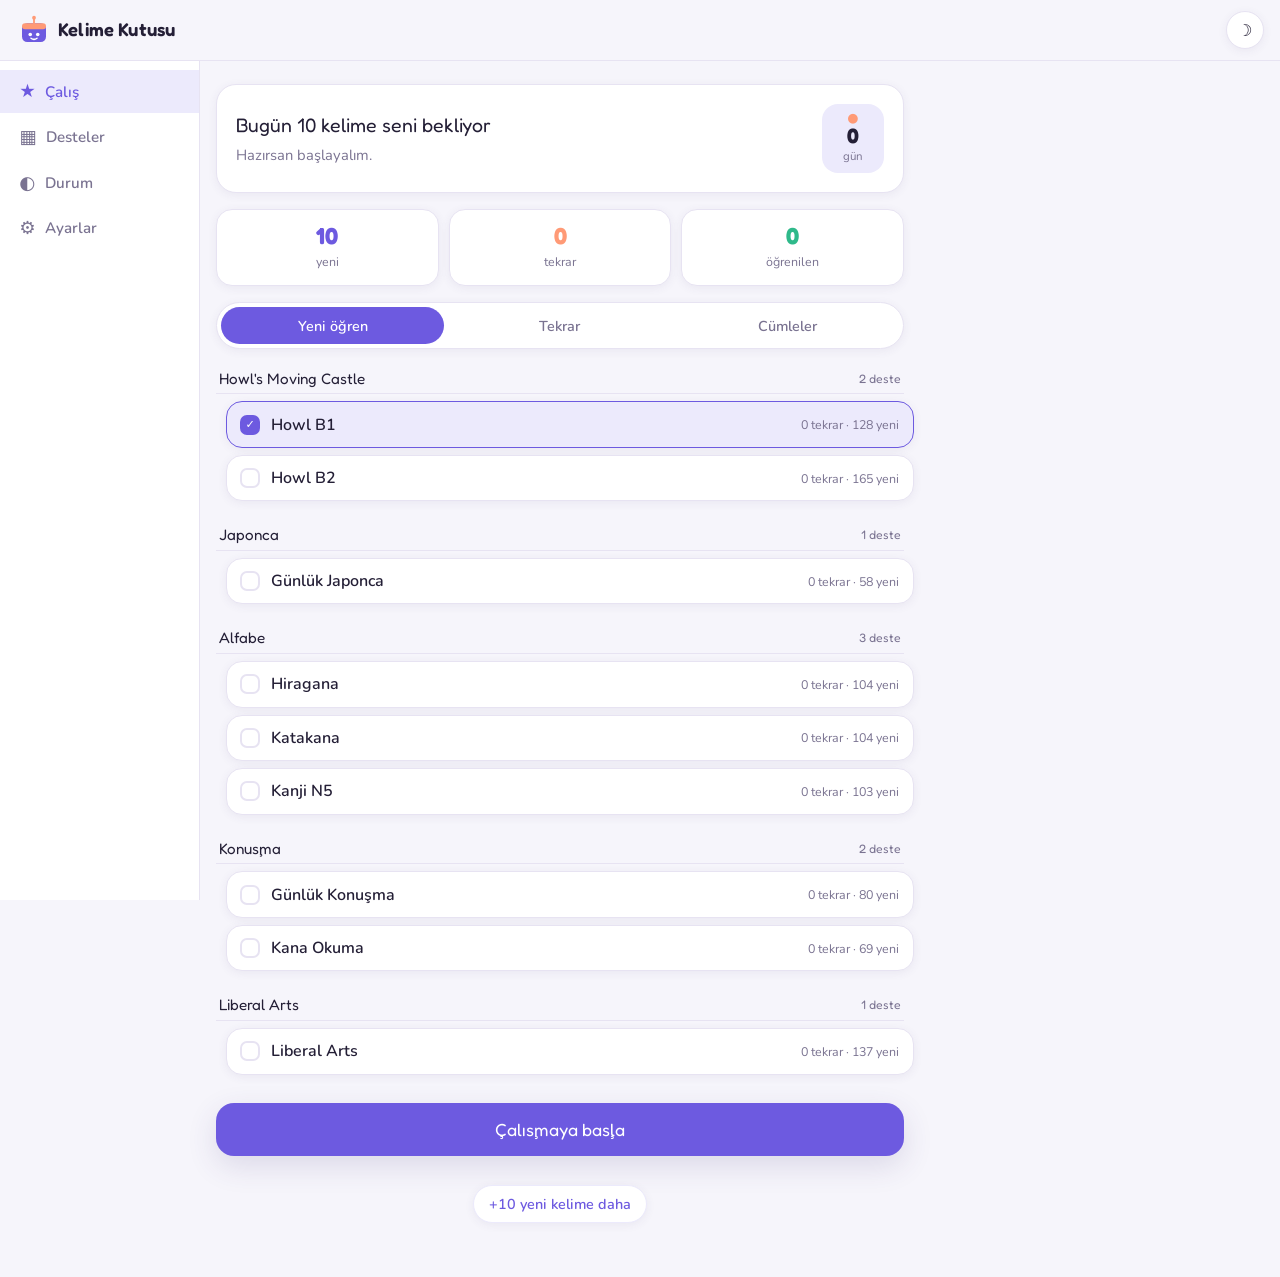
==== commit 81ecfa7d: "Add files via upload" ====
--- a/kelime/index.html
+++ b/kelime/index.html
@@ -212,7 +212,7 @@
       </span>
     </div>
 
-    <p class="version">Kelime Kutusu · <span id="verText">v1.3</span></p>
+    <p class="version">Kelime Kutusu · <span id="verText">v1.4</span></p>
   </section>
 
 </main>
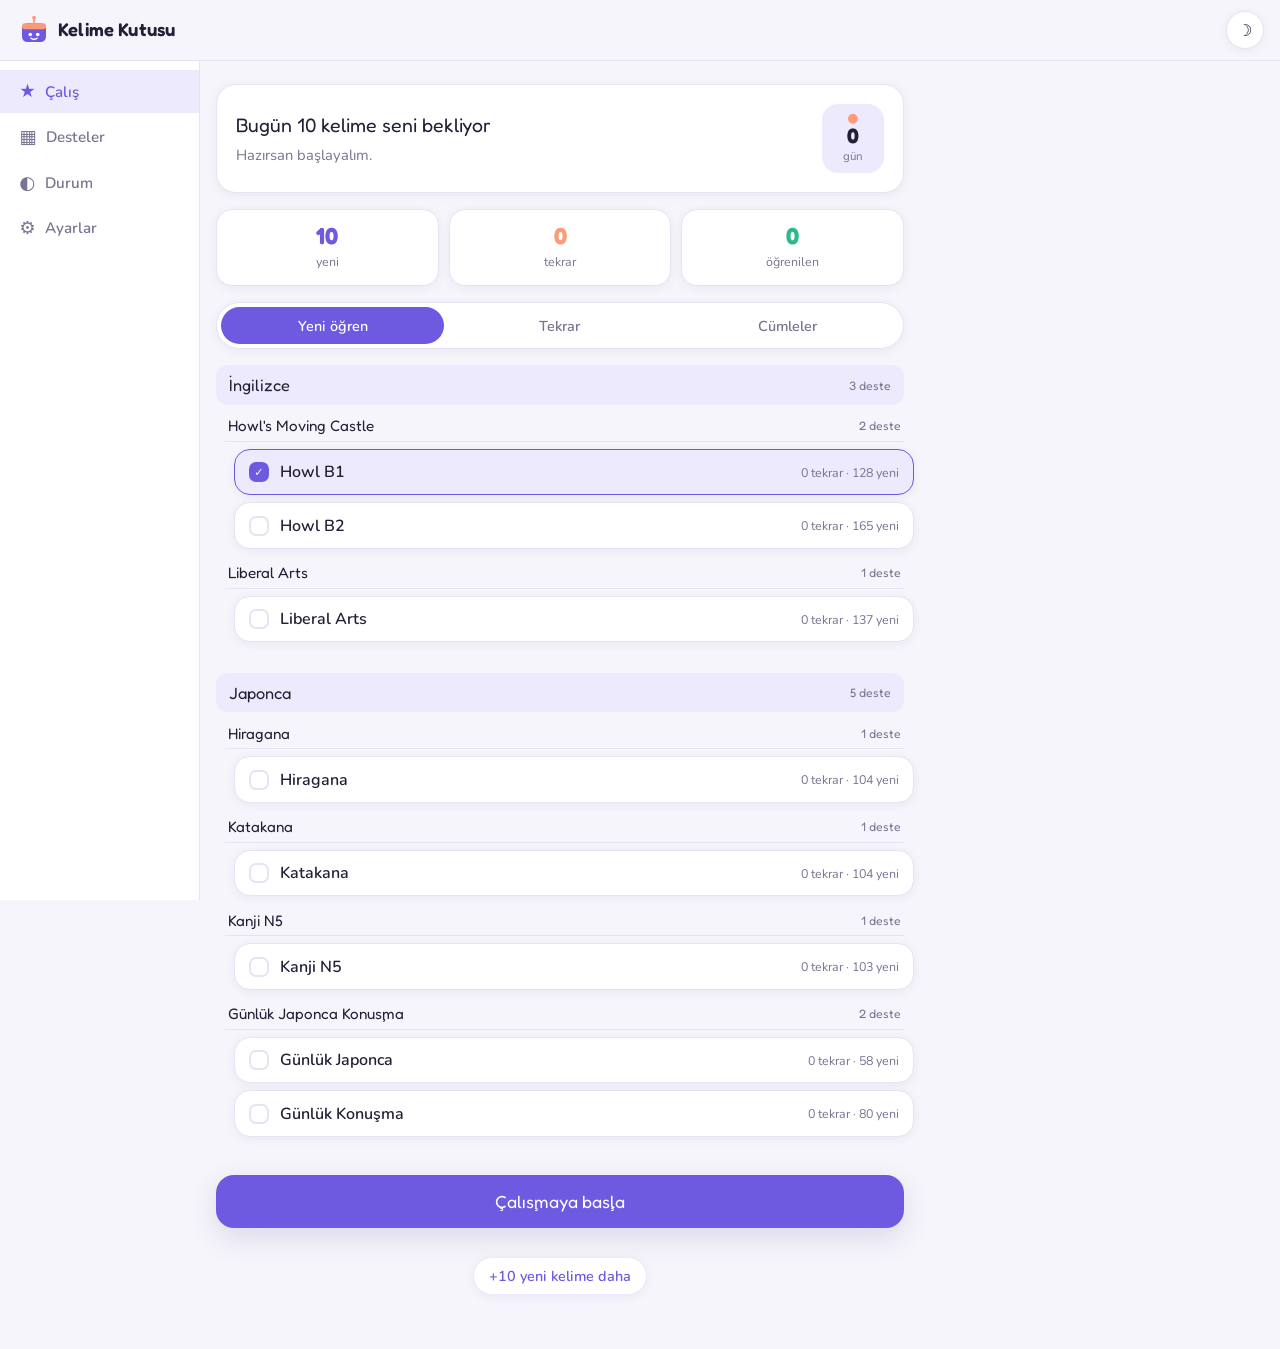
==== commit 7c7d6093: "Add files via upload" ====
--- a/kelime/index.html
+++ b/kelime/index.html
@@ -212,7 +212,7 @@
       </span>
     </div>
 
-    <p class="version">Kelime Kutusu · <span id="verText">v1.4</span></p>
+    <p class="version">Kelime Kutusu · <span id="verText">v1.5</span></p>
   </section>
 
 </main>
@@ -247,8 +247,14 @@
         <select id="deckTarget"></select>
       </label>
 
+      <label class="field" id="secWrap">
+        <span>Dil</span>
+        <input type="text" id="deckSec" list="secList" placeholder="İngilizce" autocomplete="off">
+        <datalist id="secList"></datalist>
+      </label>
+
       <label class="field" id="collWrap">
-        <span>Grup (kitap adı)</span>
+        <span>Grup (kitap / konu adı)</span>
         <input type="text" id="deckColl" list="collList" placeholder="Howl's Moving Castle" autocomplete="off">
         <datalist id="collList"></datalist>
       </label>
@@ -305,7 +311,7 @@
       <div class="btn-row">
         <button id="dsAdd" class="pill-btn" type="button">Kelime / cümle ekle</button>
         <button id="dsRename" class="pill-btn" type="button">Adını değiştir</button>
-        <button id="dsGroup" class="pill-btn" type="button">Grubu değiştir</button>
+        <button id="dsGroup" class="pill-btn" type="button">Yerini değiştir</button>
         <button id="dsReset" class="pill-btn" type="button">İlerlemeyi sıfırla</button>
         <button id="dsDelete" class="pill-btn danger" type="button">Desteyi sil</button>
       </div>
--- a/kelime/css/style.css
+++ b/kelime/css/style.css
@@ -462,3 +462,25 @@
 .ds-head-text h2{font-size:1.1rem}
 .ds-head-text small{color:var(--muted);font-size:.8rem}
 #deckColl{background:var(--bg);border:1px solid var(--line);border-radius:12px;padding:.65rem .8rem;width:100%}
+
+/* ---- dil katmanı (İngilizce / Japonca) ---- */
+.sec{display:flex;flex-direction:column;gap:.5rem;margin-bottom:1.2rem}
+.sec-head{
+  display:flex;align-items:center;gap:.6rem;width:100%;text-align:left;
+  background:var(--accent-soft);border:1px solid transparent;border-radius:12px;
+  padding:.55rem .75rem;font-family:var(--font-head);font-size:1.02rem;color:var(--ink);
+}
+.sec-head.on{border-color:var(--accent)}
+.sec-head .nm{flex:1;min-width:0;overflow:hidden;text-overflow:ellipsis;white-space:nowrap}
+.sec-head .badge{font-size:.76rem;color:var(--muted);white-space:nowrap}
+.sec .coll{margin-left:.55rem;margin-bottom:.2rem}
+.sec .coll .pick{margin-left:.6rem}
+
+.sec-block{margin-bottom:1.6rem}
+.sec-title{display:flex;align-items:baseline;gap:.6rem;flex-wrap:wrap;
+  border-bottom:2px solid var(--accent-soft);padding-bottom:.35rem;margin-bottom:.9rem}
+.sec-title h3{font-family:var(--font-head);font-size:1.22rem;margin:0}
+.sec-title small{color:var(--muted);font-size:.8rem}
+.sec-block .coll-block{margin-left:.55rem}
+.sec-block .coll-title b{font-size:.98rem}
+#deckSec{background:var(--bg);border:1px solid var(--line);border-radius:12px;padding:.65rem .8rem;width:100%}
